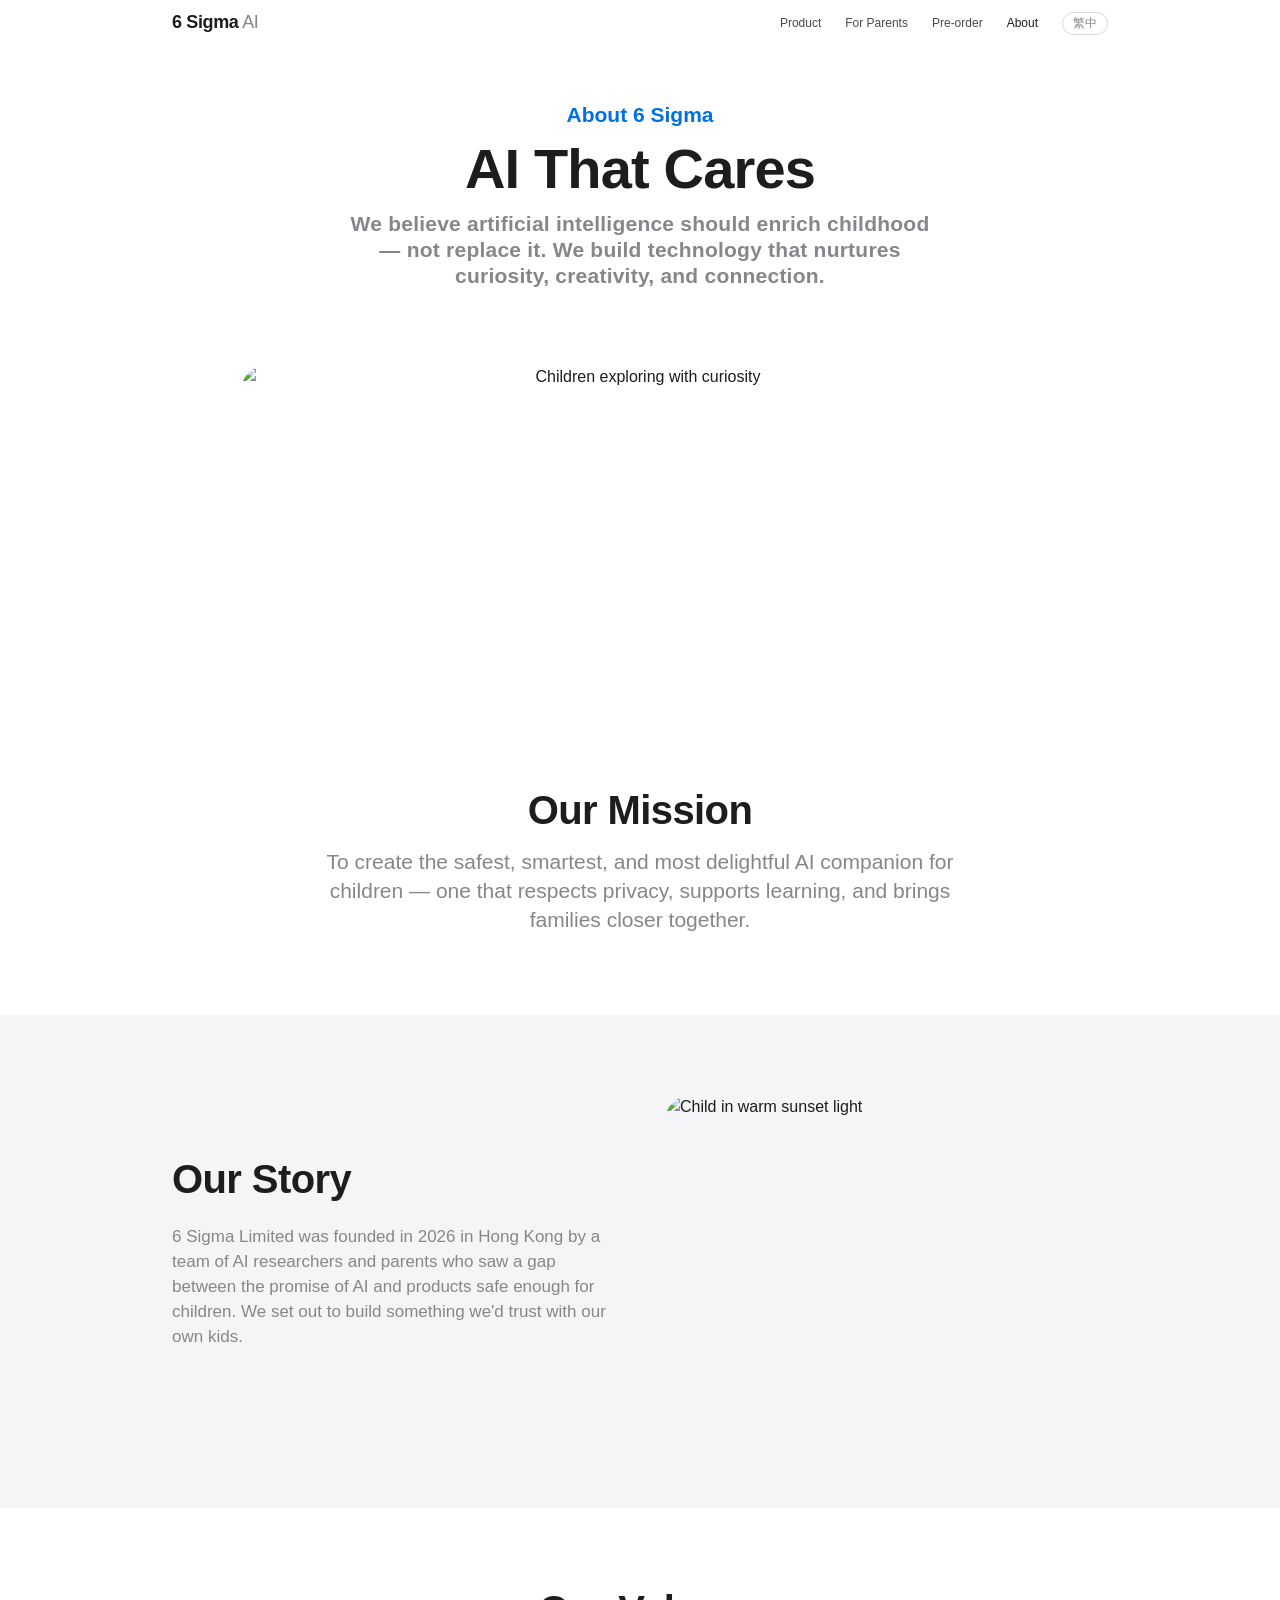
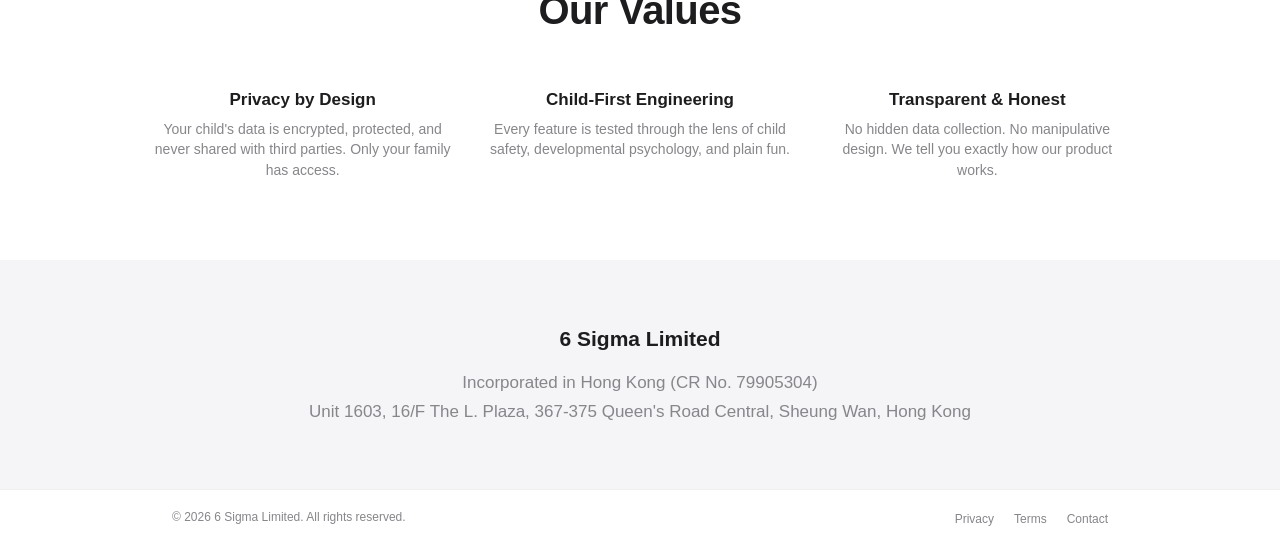
==== about.html @ c562e6f1 "Initial website - 6 Sigma AI" ====
<!DOCTYPE html>
<html lang="en">
<head>
  <meta charset="UTF-8">
  <meta name="viewport" content="width=device-width, initial-scale=1.0">
  <title>About — 6 Sigma AI</title>
  <link rel="stylesheet" href="css/style.css">
</head>
<body>

  <nav class="nav"><div class="nav-inner">
    <a href="index.html" class="nav-logo">6 Sigma<span> AI</span></a>
    <button class="nav-toggle" id="nav-toggle">&#9776;</button>
    <ul class="nav-links" id="nav-links">
      <li><a href="product.html" data-i18n="nav_product">Product</a></li>
      <li><a href="parents.html" data-i18n="nav_parents">For Parents</a></li>
      <li><a href="preorder.html" data-i18n="nav_preorder">Pre-order</a></li>
      <li><a href="about.html" data-i18n="nav_about">About</a></li>
      <li><button class="nav-lang" id="lang-btn">繁中</button></li>
    </ul>
  </div></nav>

  <section class="hero">
    <p class="t-eyebrow fade-in" data-i18n="about_overline">About 6 Sigma</p>
    <h1 class="t-hero fade-in" data-i18n="about_headline">AI That Cares</h1>
    <p class="t-intro fade-in" data-i18n="about_sub">We believe AI should enrich childhood — not replace it.<br>Technology that nurtures curiosity, creativity, and connection.</p>
    <div style="height:48px;"></div>
    <div class="hero-img fade-in">
      <img src="https://images.unsplash.com/photo-1503919545889-aef636e10ad4?w=1200&q=80&auto=format&fit=crop&crop=top" alt="Children exploring with curiosity">
    </div>
  </section>

  <!-- Mission -->
  <section style="padding:80px 22px;text-align:center;">
    <div class="w fade-in" style="max-width:680px;">
      <h2 class="t-section" data-i18n="about_mission_title">Our Mission</h2>
      <div style="height:16px;"></div>
      <p class="t-section-sub" data-i18n="about_mission_body">To create the safest, smartest, and most delightful AI companion for children — one that respects privacy, supports learning, and brings families closer together.</p>
    </div>
  </section>

  <!-- Story -->
  <div class="section-gray">
    <div class="feature-row fade-in">
      <div class="feature-text">
        <h2 class="t-section" data-i18n="about_story_title">Our Story</h2>
        <div style="height:12px;"></div>
        <p class="t-body" data-i18n="about_story_body">6 Sigma Limited was founded in 2026 in Hong Kong by a team of AI researchers and parents who saw a gap between the promise of AI and products safe enough for children. We set out to build something we'd trust with our own kids.</p>
      </div>
      <div class="feature-img">
        <img src="https://images.unsplash.com/photo-1491013516836-7db643ee125a?w=800&q=80&auto=format&fit=crop" alt="Child in warm sunset light">
      </div>
    </div>
  </div>

  <!-- Values -->
  <section style="padding:80px 22px;text-align:center;">
    <h2 class="t-section fade-in" data-i18n="about_values_title">Our Values</h2>
    <div class="values fade-in">
      <div class="values-item">
        <h3 data-i18n="about_v1_title">Privacy by Design</h3>
        <p data-i18n="about_v1_desc">On-device AI from day one. Your child's data never leaves home.</p>
      </div>
      <div class="values-item">
        <h3 data-i18n="about_v2_title">Child-First Engineering</h3>
        <p data-i18n="about_v2_desc">Every feature tested through child safety, developmental psychology, and plain fun.</p>
      </div>
      <div class="values-item">
        <h3 data-i18n="about_v3_title">Transparent & Honest</h3>
        <p data-i18n="about_v3_desc">No hidden data collection. No manipulative design. We tell you exactly how it works.</p>
      </div>
    </div>
  </section>

  <!-- Company -->
  <section class="section-gray" style="padding:64px 22px;text-align:center;">
    <div class="fade-in">
      <h3 style="font-size:21px;font-weight:600;" data-i18n="about_company">6 Sigma Limited</h3>
      <div style="height:16px;"></div>
      <p class="t-body" data-i18n="about_reg">Incorporated in Hong Kong (CR No. 79905304)</p>
      <p class="t-body" style="margin-top:4px;" data-i18n="about_address">Unit 1603, 16/F The L. Plaza, 367-375 Queen's Road Central, Sheung Wan, Hong Kong</p>
    </div>
  </section>

  <footer class="footer"><div class="footer-inner">
    <p class="footer-copy">&copy; <span data-i18n="footer_copy">2026 6 Sigma Limited. All rights reserved.</span></p>
    <ul class="footer-links">
      <li><a href="#" data-i18n="footer_privacy">Privacy</a></li>
      <li><a href="#" data-i18n="footer_terms">Terms</a></li>
      <li><a href="#" data-i18n="footer_contact">Contact</a></li>
    </ul>
  </div></footer>

  <script src="js/i18n.js"></script>
  <script src="js/main.js"></script>
</body>
</html>
---- css/style.css ----
/* ============================================================
   6 Sigma AI — Apple-grade Light Minimal v3
   SF Pro inspired, image-rich, no clutter
   ============================================================ */

*, *::before, *::after { margin: 0; padding: 0; box-sizing: border-box; }

:root {
  --bg:            #fff;
  --bg-alt:        #f5f5f7;
  --text:          #1d1d1f;
  --text-sub:      #86868b;
  --accent:        #0071e3;
  --accent-hover:  #0077ed;
  --border:        rgba(0,0,0,.04);
  --radius:        28px;
  --max-w:         980px;
  --nav-h:         44px;
  --font:          -apple-system, BlinkMacSystemFont, 'SF Pro Display', 'SF Pro Text', 'Helvetica Neue', 'Inter', sans-serif;
  --ease:          cubic-bezier(.25,.1,.25,1);
}

html { scroll-behavior: smooth; -webkit-font-smoothing: antialiased; -moz-osx-font-smoothing: grayscale; }
body {
  font-family: var(--font);
  background: var(--bg);
  color: var(--text);
  line-height: 1.47;
  overflow-x: hidden;
}
a { color: var(--accent); text-decoration: none; }
a:hover { text-decoration: underline; }
img { max-width: 100%; display: block; }

/* --- Nav (Apple bar) --- */
.nav {
  position: fixed; top: 0; left: 0; right: 0;
  height: var(--nav-h);
  background: rgba(255,255,255,.8);
  backdrop-filter: saturate(180%) blur(20px);
  -webkit-backdrop-filter: saturate(180%) blur(20px);
  z-index: 1000;
}
.nav-inner {
  max-width: var(--max-w);
  margin: 0 auto; padding: 0 22px;
  height: 100%;
  display: flex; align-items: center; justify-content: space-between;
}
.nav-logo { font-size: 18px; font-weight: 600; color: var(--text); letter-spacing: -.02em; text-decoration: none; }
.nav-logo:hover { text-decoration: none; }
.nav-logo span { font-weight: 400; color: var(--text-sub); }
.nav-links { display: flex; gap: 24px; list-style: none; align-items: center; }
.nav-links a { font-size: 12px; color: var(--text); opacity: .8; text-decoration: none; transition: opacity .3s; }
.nav-links a:hover, .nav-links a.active { opacity: 1; text-decoration: none; }
.nav-lang {
  font-size: 12px; padding: 2px 10px;
  border: 1px solid rgba(0,0,0,.15); border-radius: 980px;
  color: var(--text-sub); background: transparent;
  cursor: pointer; font-family: var(--font); transition: all .3s;
}
.nav-lang:hover { border-color: var(--text); color: var(--text); }
.nav-toggle { display: none; background: none; border: none; font-size: 18px; cursor: pointer; color: var(--text); }

@media (max-width: 734px) {
  .nav-toggle { display: block; }
  .nav-links {
    display: none; position: absolute; top: var(--nav-h); left: 0; right: 0;
    background: rgba(255,255,255,.98); backdrop-filter: blur(20px);
    flex-direction: column; padding: 20px; gap: 16px;
    border-bottom: 1px solid var(--border);
  }
  .nav-links.open { display: flex; }
}

/* --- Typography (Apple scale) --- */
.t-hero {
  font-size: 56px; font-weight: 700;
  letter-spacing: -.015em; line-height: 1.07;
}
.t-headline {
  font-size: 48px; font-weight: 700;
  letter-spacing: -.015em; line-height: 1.08;
}
.t-intro {
  font-size: 21px; font-weight: 600;
  letter-spacing: .011em; line-height: 1.24;
  color: var(--text-sub);
}
.t-section {
  font-size: 40px; font-weight: 700;
  letter-spacing: -.015em; line-height: 1.1;
}
.t-section-sub {
  font-size: 21px; font-weight: 400;
  line-height: 1.38; color: var(--text-sub);
}
.t-eyebrow {
  font-size: 21px; font-weight: 600;
  color: var(--accent);
}
.t-body {
  font-size: 17px; font-weight: 400;
  line-height: 1.47; color: var(--text-sub);
}
.t-caption {
  font-size: 12px; color: var(--text-sub);
}

@media (max-width: 734px) {
  .t-hero { font-size: 36px; }
  .t-headline { font-size: 32px; }
  .t-section { font-size: 28px; }
  .t-intro { font-size: 19px; }
}

/* --- Buttons --- */
.btn {
  display: inline-flex; align-items: center;
  padding: 8px 20px; font-size: 17px;
  font-family: var(--font); border-radius: 980px;
  border: none; cursor: pointer; transition: all .3s var(--ease); text-decoration: none;
}
.btn:hover { text-decoration: none; }
.btn-primary { background: var(--accent); color: #fff; }
.btn-primary:hover { background: var(--accent-hover); }
.link-arrow { font-size: 21px; color: var(--accent); text-decoration: none; }
.link-arrow:hover { text-decoration: underline; }
.link-arrow::after { content: ' \203A'; }

/* --- Sections --- */
.section-white { background: var(--bg); }
.section-gray  { background: var(--bg-alt); }
.w { max-width: var(--max-w); margin: 0 auto; padding: 0 22px; }

/* --- Hero --- */
.hero {
  text-align: center;
  padding: calc(var(--nav-h) + 56px) 22px 0;
}
.hero .t-eyebrow { margin-bottom: 8px; }
.hero .t-hero { margin-bottom: 12px; }
.hero .t-intro { max-width: 580px; margin: 0 auto 28px; }
.hero-cta { display: flex; gap: 20px; justify-content: center; align-items: center; flex-wrap: wrap; margin-bottom: 48px; }
.hero-img {
  width: 100%; max-width: 800px; margin: 0 auto;
  border-radius: var(--radius); overflow: hidden;
  aspect-ratio: 21/9;
}
.hero-img img { width: 100%; height: 100%; object-fit: cover; display: block; }

/* --- Feature Row (text left, image right — Apple "split") --- */
.feature-row {
  display: grid; grid-template-columns: 1fr 1fr;
  gap: 48px; align-items: center;
  max-width: var(--max-w); margin: 0 auto;
  padding: 80px 22px;
}
.feature-row.reverse { direction: rtl; }
.feature-row.reverse > * { direction: ltr; }
.feature-text .t-eyebrow { margin-bottom: 8px; }
.feature-text .t-section { margin-bottom: 12px; }
.feature-text .t-body { margin-bottom: 16px; }
.feature-img { border-radius: var(--radius); overflow: hidden; aspect-ratio: 4/3; }
.feature-img img { width: 100%; height: 100%; object-fit: cover; display: block; transition: transform 1s var(--ease); }
.feature-img:hover img { transform: scale(1.02); }

@media (max-width: 734px) {
  .feature-row, .feature-row.reverse { grid-template-columns: 1fr; direction: ltr; gap: 32px; padding: 56px 22px; }
}

/* --- Tile Grid (2-up) --- */
.tile-section { padding: 40px 22px 80px; }
.tile-grid {
  display: grid; grid-template-columns: 1fr 1fr;
  gap: 12px; max-width: 1060px; margin: 0 auto;
}
.tile {
  background: var(--bg-alt); border-radius: var(--radius);
  overflow: hidden; display: flex; flex-direction: column;
  min-height: 520px; transition: transform .4s var(--ease);
}
.tile:hover { transform: scale(1.005); }
.tile-content { padding: 44px 36px 0; flex: 0 0 auto; text-align: center; }
.tile-content .t-eyebrow { margin-bottom: 6px; font-size: 17px; }
.tile-content .t-body { font-size: 14px; max-width: 340px; margin: 8px auto 0; }
.tile-img { flex: 0 0 220px; overflow: hidden; margin-top: 20px; }
.tile-img img {
  width: 100%; height: 100%; object-fit: cover;
  transition: transform .8s var(--ease);
}
.tile:hover .tile-img img { transform: scale(1.03); }

@media (max-width: 734px) {
  .tile-grid { grid-template-columns: 1fr; }
  .tile { min-height: 420px; }
}

/* --- Full Bleed Image --- */
.bleed-img {
  max-width: 1060px; margin: 0 auto;
  padding: 0 22px;
}
.bleed-img img {
  width: 100%; border-radius: var(--radius);
  display: block;
}

/* --- Steps --- */
.steps-section { padding: 80px 22px; text-align: center; }
.steps-section .t-section { margin-bottom: 56px; }
.steps-grid {
  display: grid; grid-template-columns: repeat(4, 1fr);
  gap: 24px; max-width: var(--max-w); margin: 0 auto;
}
.step-item { text-align: center; }
.step-num {
  font-size: 64px; font-weight: 700;
  letter-spacing: -.04em;
  background: linear-gradient(180deg, var(--text) 0%, rgba(29,29,31,.18) 100%);
  -webkit-background-clip: text; -webkit-text-fill-color: transparent;
  background-clip: text; line-height: 1; margin-bottom: 12px;
}
.step-item h3 { font-size: 17px; font-weight: 600; margin-bottom: 6px; }
.step-item p { font-size: 14px; color: var(--text-sub); }

@media (max-width: 734px) {
  .steps-grid { grid-template-columns: 1fr 1fr; }
}

/* --- CTA --- */
.cta { text-align: center; padding: 80px 22px; }
.cta .t-section { margin-bottom: 12px; }
.cta .t-section-sub { margin-bottom: 24px; }

/* --- Phone Mockup --- */
.phone {
  width: 240px; height: 480px;
  background: var(--bg);
  border: 1px solid rgba(0,0,0,.08);
  border-radius: 32px;
  margin: 0 auto;
  overflow: hidden; position: relative;
  box-shadow: 0 12px 40px rgba(0,0,0,.06);
}
.phone::before {
  content: ''; position: absolute; top: 8px; left: 50%; transform: translateX(-50%);
  width: 64px; height: 20px; background: var(--bg-alt); border-radius: 10px; z-index: 2;
}
.phone-body { padding: 36px 14px 14px; }
.msg {
  border-radius: 14px; padding: 8px 12px;
  margin-bottom: 6px; font-size: 13px; line-height: 1.38; text-align: left;
}
.msg-user { background: var(--bg-alt); margin-left: 20px; }
.msg-ai   { background: #e8f0fe; margin-right: 20px; }
.msg-label { font-size: 9px; font-weight: 600; text-transform: uppercase; letter-spacing: .05em; margin-bottom: 2px; color: var(--text-sub); }
.msg-ai .msg-label { color: var(--accent); }

/* --- Subscribe --- */
.subscribe {
  display: flex; gap: 8px;
  max-width: 420px; margin: 0 auto;
}
.subscribe input {
  flex: 1; padding: 10px 16px;
  border: 1px solid rgba(0,0,0,.12); border-radius: 980px;
  font-size: 17px; font-family: var(--font);
  background: var(--bg); color: var(--text); outline: none;
  transition: border-color .3s;
}
.subscribe input::placeholder { color: #ccc; }
.subscribe input:focus { border-color: var(--accent); }
.subscribe-ok { display: none; font-size: 14px; color: #34c759; margin-top: 8px; }
.subscribe-ok.show { display: block; }

@media (max-width: 480px) {
  .subscribe { flex-direction: column; }
}

/* --- FAQ --- */
.faq { max-width: 680px; margin: 0 auto; }
.faq-item { border-bottom: 1px solid rgba(0,0,0,.08); padding: 18px 0; }
.faq-q {
  font-size: 17px; font-weight: 600; cursor: pointer;
  display: flex; justify-content: space-between; align-items: center;
}
.faq-q::after { content: '+'; font-size: 24px; font-weight: 300; color: var(--text-sub); transition: transform .3s; }
.faq-item.open .faq-q::after { transform: rotate(45deg); }
.faq-a { max-height: 0; overflow: hidden; transition: max-height .4s, padding .4s; font-size: 14px; color: var(--text-sub); line-height: 1.5; }
.faq-item.open .faq-a { max-height: 200px; padding-top: 10px; }

/* --- Values --- */
.values { display: grid; grid-template-columns: repeat(3,1fr); gap: 32px; max-width: var(--max-w); margin: 56px auto 0; }
.values-item { text-align: center; }
.values-item h3 { font-size: 17px; font-weight: 600; margin-bottom: 6px; }
.values-item p { font-size: 14px; color: var(--text-sub); }
@media (max-width: 734px) { .values { grid-template-columns: 1fr; gap: 40px; } }

/* --- Footer --- */
.footer { border-top: 1px solid rgba(0,0,0,.06); padding: 16px 0; }
.footer-inner {
  max-width: var(--max-w); margin: 0 auto; padding: 0 22px;
  display: flex; justify-content: space-between; align-items: center; flex-wrap: wrap; gap: 8px;
}
.footer-links { display: flex; gap: 20px; list-style: none; }
.footer-links a { font-size: 12px; color: var(--text-sub); text-decoration: none; }
.footer-links a:hover { color: var(--text); text-decoration: none; }
.footer-copy { font-size: 12px; color: var(--text-sub); }
@media (max-width: 734px) { .footer-inner { flex-direction: column; text-align: center; } }

/* --- Scroll Fade --- */
.fade-in { opacity: 0; transform: translateY(20px); transition: opacity .6s ease, transform .6s ease; }
.fade-in.visible { opacity: 1; transform: none; }
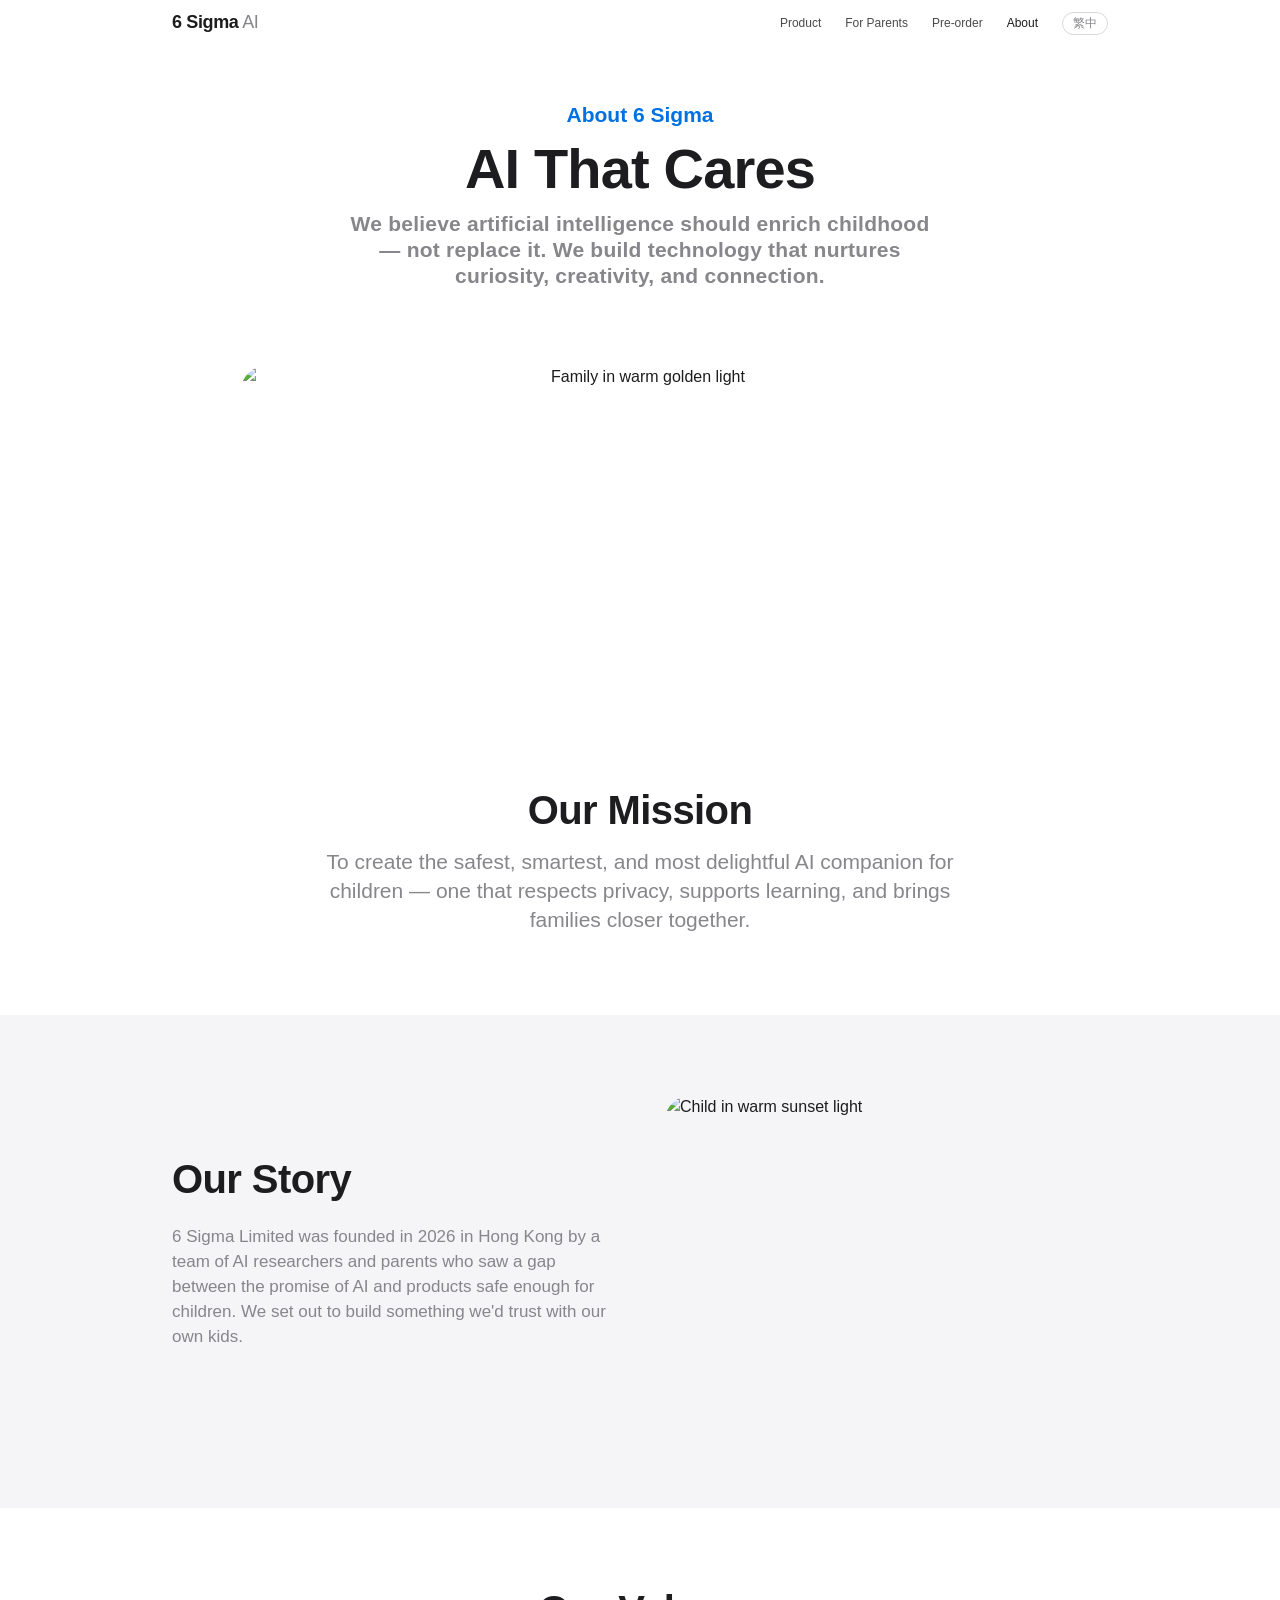
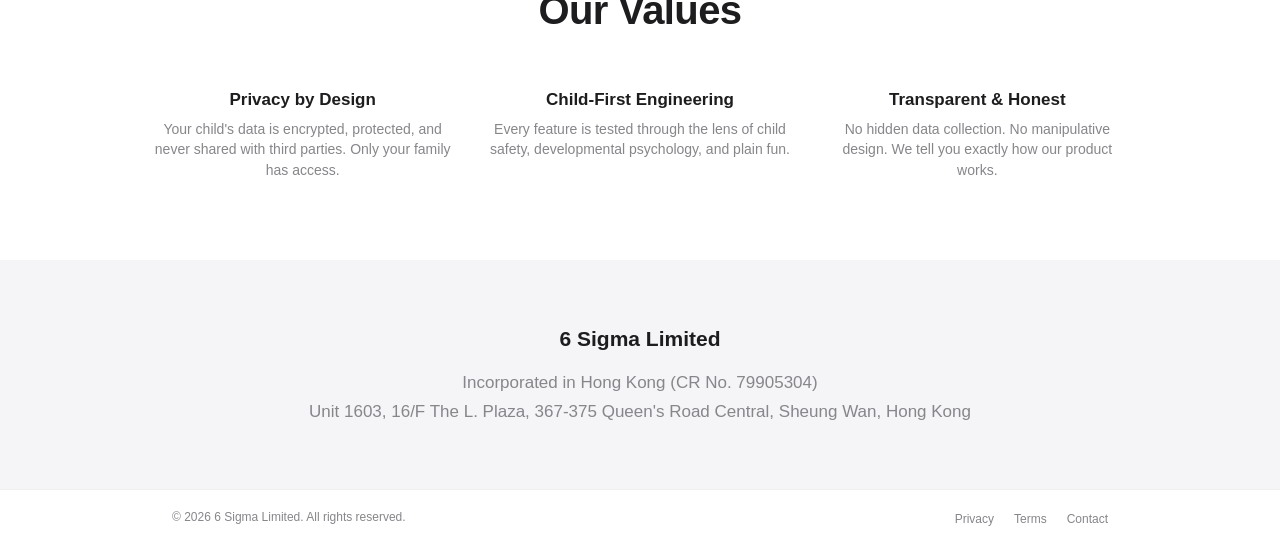
==== commit dd07f2d1: "Fix tile alignment, deduplicate images across pages" ====
--- a/about.html
+++ b/about.html
@@ -3,7 +3,14 @@
 <head>
   <meta charset="UTF-8">
   <meta name="viewport" content="width=device-width, initial-scale=1.0">
-  <title>About — 6 Sigma AI</title>
+  <title>About 6 Sigma AI — AI That Cares | Hong Kong AI Company</title>
+  <meta name="description" content="6 Sigma Limited is a Hong Kong-based AI company building the safest, smartest AI companion for children. Founded in 2026 by AI researchers and parents.">
+  <meta name="keywords" content="6 Sigma AI, 6 Sigma Limited, Hong Kong AI company, AI for children, child AI safety, AuraPals maker">
+  <link rel="canonical" href="https://6sigma-ai.com/about.html">
+  <meta property="og:title" content="About 6 Sigma AI — AI That Cares">
+  <meta property="og:description" content="Hong Kong-based AI company building the safest, smartest AI companion for children.">
+  <meta property="og:url" content="https://6sigma-ai.com/about.html">
+  <meta name="twitter:card" content="summary_large_image">
   <link rel="stylesheet" href="css/style.css">
 </head>
 <body>
@@ -26,7 +33,7 @@
     <p class="t-intro fade-in" data-i18n="about_sub">We believe AI should enrich childhood — not replace it.<br>Technology that nurtures curiosity, creativity, and connection.</p>
     <div style="height:48px;"></div>
     <div class="hero-img fade-in">
-      <img src="https://images.unsplash.com/photo-1503919545889-aef636e10ad4?w=1200&q=80&auto=format&fit=crop&crop=top" alt="Children exploring with curiosity">
+      <img src="https://images.unsplash.com/photo-1536640712-4d4c36ff0e4e?w=1200&q=80&auto=format&fit=crop" alt="Family in warm golden light">
     </div>
   </section>
 
@@ -85,9 +92,9 @@
   <footer class="footer"><div class="footer-inner">
     <p class="footer-copy">&copy; <span data-i18n="footer_copy">2026 6 Sigma Limited. All rights reserved.</span></p>
     <ul class="footer-links">
-      <li><a href="#" data-i18n="footer_privacy">Privacy</a></li>
-      <li><a href="#" data-i18n="footer_terms">Terms</a></li>
-      <li><a href="#" data-i18n="footer_contact">Contact</a></li>
+      <li><a href="#" onclick="document.getElementById('modal-privacy').classList.add('open');return false;" data-i18n="footer_privacy">Privacy</a></li>
+      <li><a href="#" onclick="document.getElementById('modal-terms').classList.add('open');return false;" data-i18n="footer_terms">Terms</a></li>
+      <li><a href="#" onclick="document.getElementById('modal-contact').classList.add('open');return false;" data-i18n="footer_contact">Contact</a></li>
     </ul>
   </div></footer>
 
--- a/css/style.css
+++ b/css/style.css
@@ -181,7 +181,7 @@
   min-height: 520px; transition: transform .4s var(--ease);
 }
 .tile:hover { transform: scale(1.005); }
-.tile-content { padding: 44px 36px 0; flex: 0 0 auto; text-align: center; }
+.tile-content { padding: 44px 36px 0; flex: 0 0 auto; text-align: center; min-height: 160px; }
 .tile-content .t-eyebrow { margin-bottom: 6px; font-size: 17px; }
 .tile-content .t-body { font-size: 14px; max-width: 340px; margin: 8px auto 0; }
 .tile-img { flex: 0 0 220px; overflow: hidden; margin-top: 20px; }
@@ -309,6 +309,32 @@
 .footer-copy { font-size: 12px; color: var(--text-sub); }
 @media (max-width: 734px) { .footer-inner { flex-direction: column; text-align: center; } }
 
+/* --- Modal --- */
+.modal-overlay {
+  display: none; position: fixed; inset: 0; z-index: 2000;
+  background: rgba(0,0,0,.4); backdrop-filter: blur(8px);
+  align-items: center; justify-content: center; padding: 22px;
+}
+.modal-overlay.open { display: flex; }
+.modal-box {
+  background: var(--bg); border-radius: var(--radius);
+  max-width: 560px; width: 100%; max-height: 80vh; overflow-y: auto;
+  padding: 40px 36px; position: relative;
+  box-shadow: 0 20px 60px rgba(0,0,0,.12);
+}
+.modal-close {
+  position: absolute; top: 16px; right: 20px;
+  background: none; border: none; font-size: 20px;
+  color: var(--text-sub); cursor: pointer; line-height: 1;
+}
+.modal-close:hover { color: var(--text); }
+.modal-box h2 { font-size: 24px; font-weight: 600; margin-bottom: 16px; }
+.modal-box p, .modal-box li { font-size: 14px; color: var(--text-sub); line-height: 1.6; margin-bottom: 10px; }
+.modal-box ul { padding-left: 18px; }
+.modal-box a { color: var(--accent); }
+.contact-row { display: flex; gap: 8px; align-items: center; margin-bottom: 8px; }
+.contact-row span { font-size: 14px; color: var(--text-sub); }
+
 /* --- Scroll Fade --- */
 .fade-in { opacity: 0; transform: translateY(20px); transition: opacity .6s ease, transform .6s ease; }
 .fade-in.visible { opacity: 1; transform: none; }
